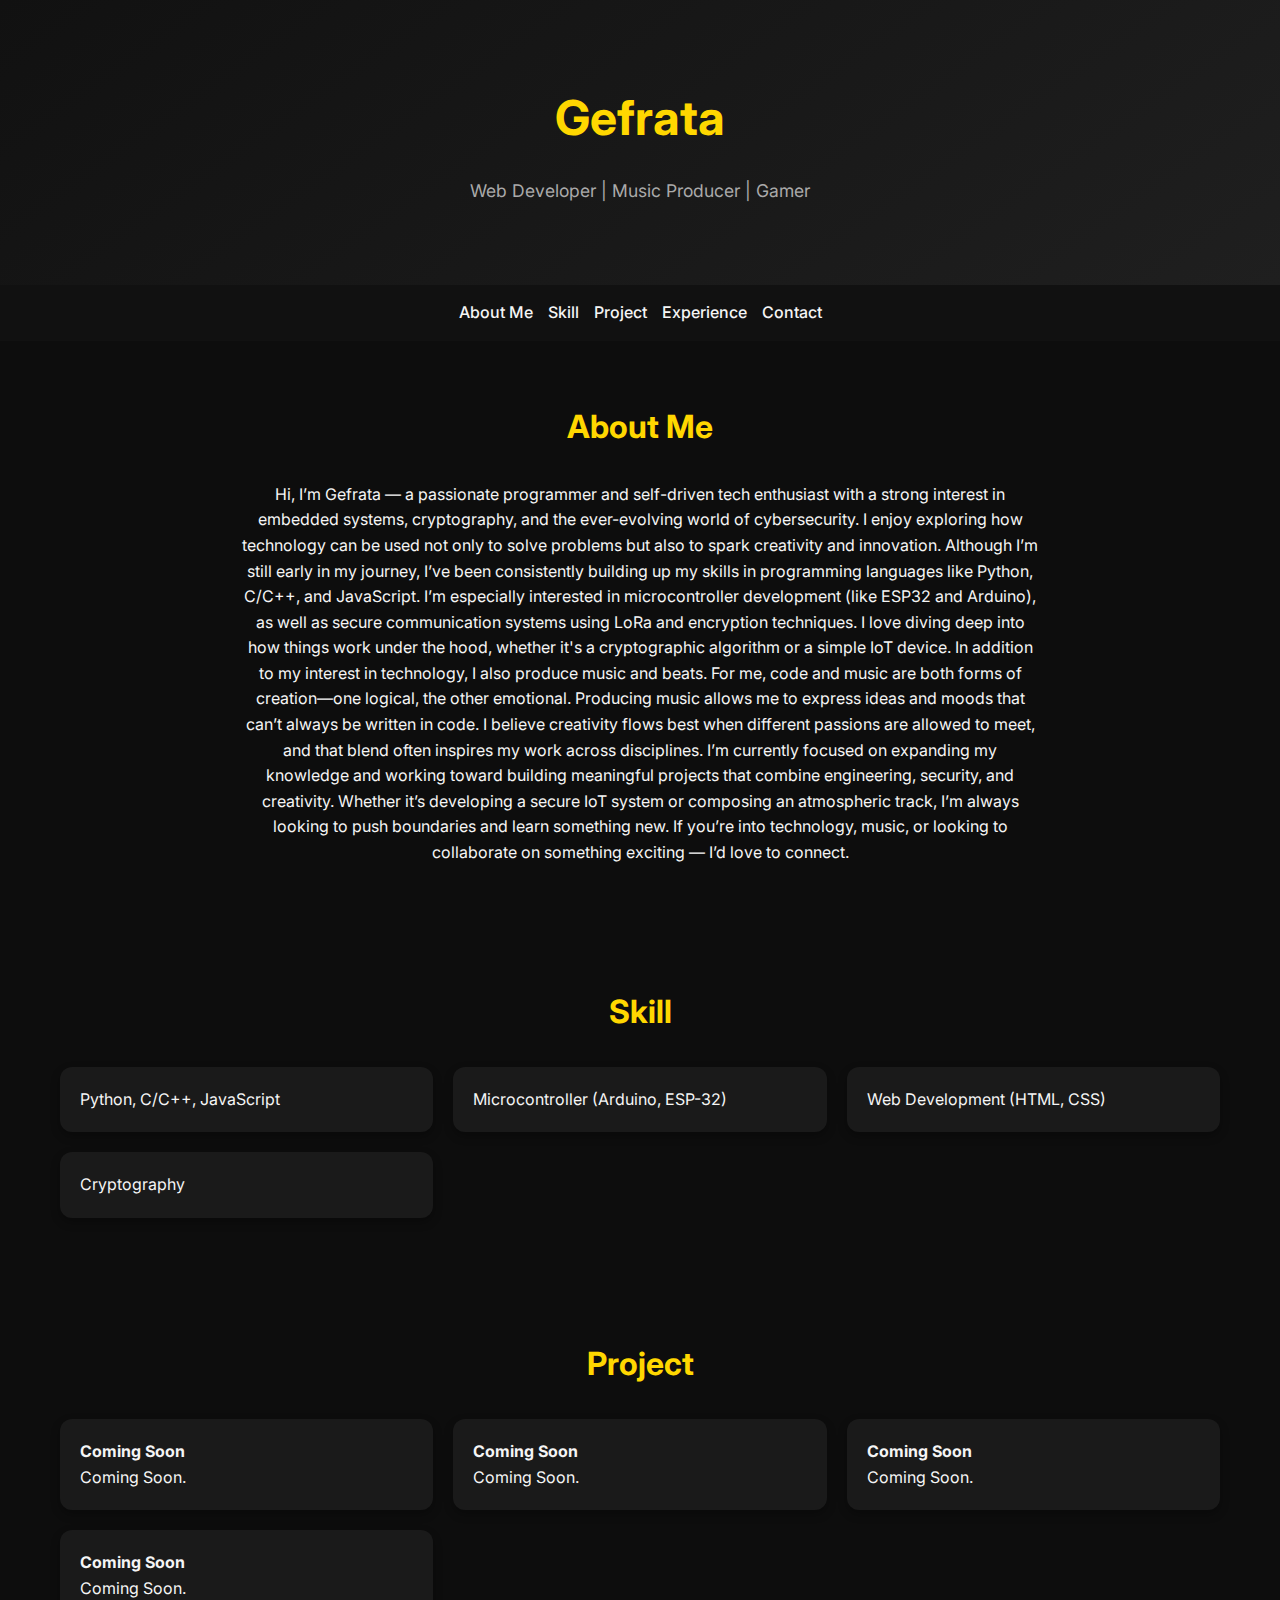
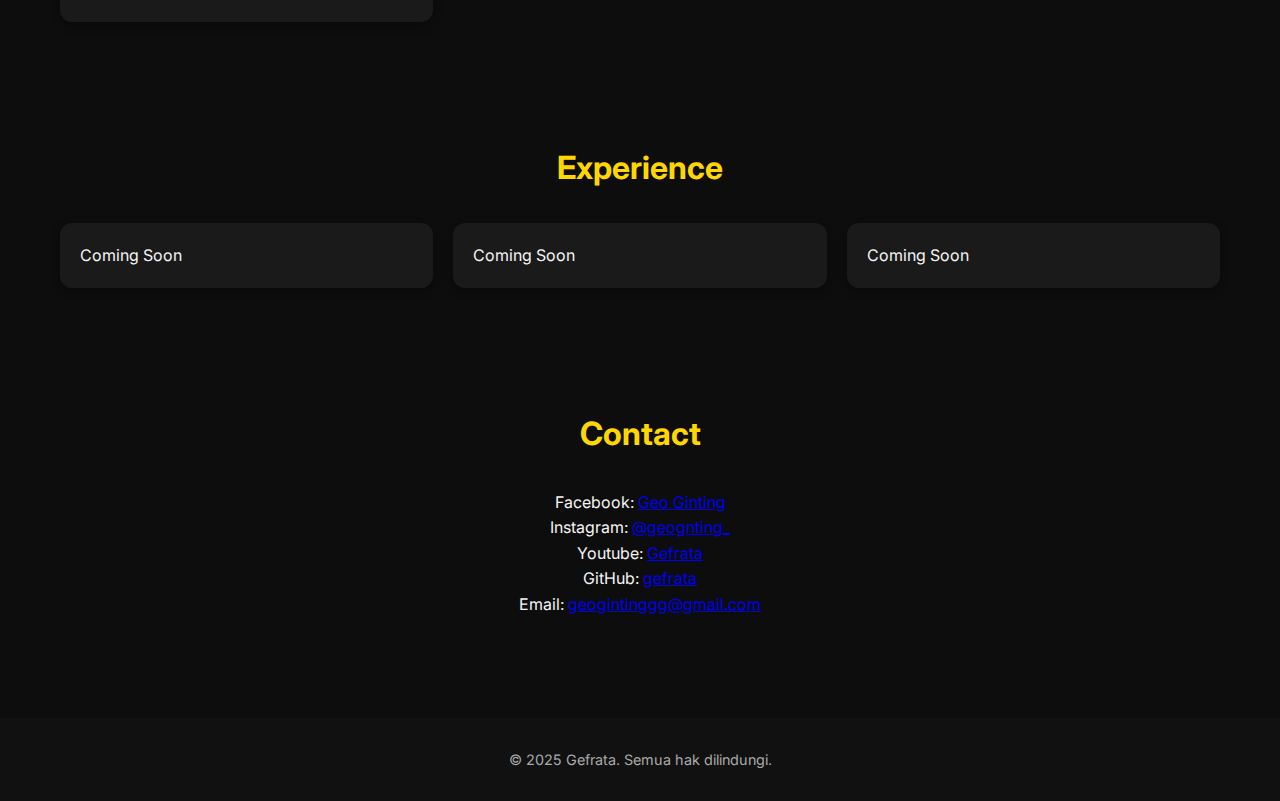
==== index.html @ 845f486a "Add files via upload" ====
<!DOCTYPE html>
<html lang="id">
<head>
  <meta charset="UTF-8">
  <meta name="viewport" content="width=device-width, initial-scale=1.0">
  <title>Gefrata | Programmer & Engineer</title>
  <link href="https://fonts.googleapis.com/css2?family=Inter:wght@400;600&display=swap" rel="stylesheet">
  <style>
    :root {
      --primary: #ffd700;
      --bg: #0d0d0d;
      --card: #1a1a1a;
      --text: #f5f5f5;
      --muted: #aaaaaa;
    }
    * {
      margin: 0;
      padding: 0;
      box-sizing: border-box;
    }
    body {
      font-family: 'Inter', sans-serif;
      background-color: var(--bg);
      color: var(--text);
      line-height: 1.6;
      scroll-behavior: smooth;
    }
    header {
      padding: 80px 20px 60px;
      background: linear-gradient(145deg, #111, #1f1f1f);
      text-align: center;
      animation: fadeIn 1s ease-in-out;
    }
    @keyframes fadeIn {
      from { opacity: 0; transform: translateY(-10px); }
      to { opacity: 1; transform: translateY(0); }
    }
    header h1 {
      font-size: 3rem;
      color: var(--primary);
    }
    header p {
      max-width: 700px;
      margin: 20px auto;
      color: var(--muted);
      font-size: 1.1rem;
    }
    nav {
      background-color: #111;
      padding: 15px 20px;
      display: flex;
      flex-wrap: wrap;
      justify-content: center;
      gap: 15px;
      position: sticky;
      top: 0;
      z-index: 1000;
    }
    nav a {
      color: var(--text);
      text-decoration: none;
      font-weight: 500;
      transition: color 0.2s ease-in-out;
    }
    nav a:hover {
      color: var(--primary);
    }
    section {
      padding: 60px 20px;
      max-width: 1200px;
      margin: auto;
      animation: fadeIn 0.8s ease-in-out;
    }
    h2 {
      font-size: 2rem;
      margin-bottom: 30px;
      color: var(--primary);
      text-align: center;
    }
    .skills, .projects, .experience {
      display: grid;
      grid-template-columns: repeat(auto-fit, minmax(280px, 1fr));
      gap: 20px;
    }
    .card {
      background-color: var(--card);
      padding: 20px;
      border-radius: 12px;
      box-shadow: 0 4px 10px rgba(0,0,0,0.3);
      transition: transform 0.3s ease, box-shadow 0.3s ease;
    }
    .card:hover {
      transform: translateY(-6px) scale(1.02);
      box-shadow: 0 6px 20px rgba(0,0,0,0.5);
    }
    footer {
      text-align: center;
      padding: 30px 20px;
      color: var(--muted);
      font-size: 0.9rem;
      background-color: #111;
      margin-top: 40px;
    }
    a {
      transition: color 0.3s ease;
    }
    a:hover {
      color: var(--primary);
    }
    @media (max-width: 600px) {
      header h1 {
        font-size: 2.2rem;
      }
      header p {
        font-size: 1rem;
      }
      h2 {
        font-size: 1.5rem;
      }
    }
  </style>
</head>
<body>
  <header>
    <h1>Gefrata</h1>
    <p>Web Developer | Music Producer | Gamer</p>
  </header>

  <nav>
    <a href="#about">About Me</a>
    <a href="#skills">Skill</a>
    <a href="#projects">Project</a>
    <a href="#experience">Experience</a>
    <a href="#contact">Contact</a>
  </nav>

  <section id="about">
    <h2>About Me</h2>
    <p style="max-width: 800px; margin: auto; text-align: center;">Hi, I’m Gefrata — a passionate programmer and self-driven tech enthusiast with a strong interest in embedded systems, cryptography, and the ever-evolving world of cybersecurity. I enjoy exploring how technology can be used not only to solve problems but also to spark creativity and innovation.

        Although I’m still early in my journey, I’ve been consistently building up my skills in programming languages like Python, C/C++, and JavaScript. I’m especially interested in microcontroller development (like ESP32 and Arduino), as well as secure communication systems using LoRa and encryption techniques. I love diving deep into how things work under the hood, whether it's a cryptographic algorithm or a simple IoT device.
        
        In addition to my interest in technology, I also produce music and beats. For me, code and music are both forms of creation—one logical, the other emotional. Producing music allows me to express ideas and moods that can’t always be written in code. I believe creativity flows best when different passions are allowed to meet, and that blend often inspires my work across disciplines.
        
        I’m currently focused on expanding my knowledge and working toward building meaningful projects that combine engineering, security, and creativity. Whether it’s developing a secure IoT system or composing an atmospheric track, I’m always looking to push boundaries and learn something new.
        
        If you’re into technology, music, or looking to collaborate on something exciting — I’d love to connect.</p>
  </section>

  <section id="skills">
    <h2>Skill</h2>
    <div class="skills">
      <div class="card">Python, C/C++, JavaScript</div>
      <div class="card">Microcontroller (Arduino, ESP-32)</div>
      <div class="card">Web Development (HTML, CSS)</div>
      <div class="card">Cryptography</div>
    </div>
  </section>

  <section id="projects">
    <h2>Project</h2>
    <div class="projects">
      <div class="card">
        <strong>Coming Soon</strong><br>
        Coming Soon.
      </div>
      <div class="card">
        <strong>Coming Soon</strong><br>
        Coming Soon.
      </div>
      <div class="card">
        <strong>Coming Soon</strong><br>
        Coming Soon.
      </div>
      <div class="card">
        <strong>Coming Soon</strong><br>
        Coming Soon.
      </div>
    </div>
  </section>

  <section id="experience">
    <h2>Experience</h2>
    <div class="experience">
      <div class="card">Coming Soon</div>
      <div class="card">Coming Soon</div>
      <div class="card">Coming Soon</div>
    </div>
  </section>

  <section id="contact">
    <h2>Contact</h2>
    <p style="text-align: center;">Facebook: <a href="https://www.facebook.com/geognting/" target="_blank">Geo Ginting</a><br>    
    Instagram: <a href="https://www.instagram.com/geognting_/" target="_blank">@geognting_</a><br>
    Youtube: <a href="https://www.youtube.com/channel/UCtdkD_YmifYGhHIcmLhO3-A" target="_blank">Gefrata</a><br>
    GitHub: <a href="https://github.com/gefrata" target="_blank">gefrata</a><br>
    Email: <a href="mailto:geogintinggg@gmail.com">geogintinggg@gmail.com</a></p>
  </section>

  <footer>
    &copy; 2025 Gefrata. Semua hak dilindungi.
  </footer>
</body>
</html>
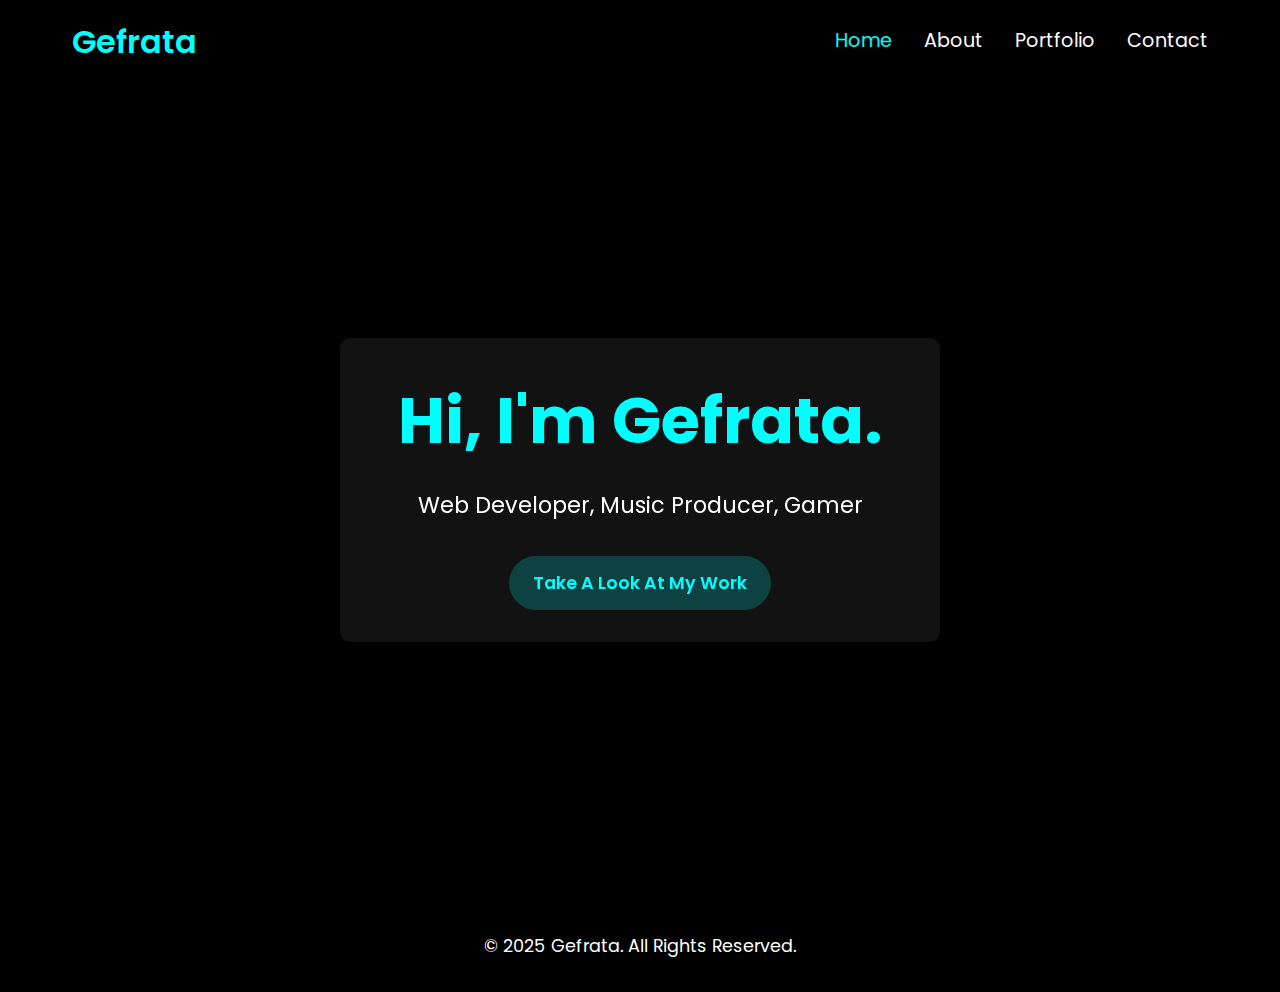
==== commit f24bf439: "Add files via upload" ====
--- a/index.html
+++ b/index.html
@@ -1,204 +1,56 @@
 <!DOCTYPE html>
-<html lang="id">
+<html lang="en">
 <head>
-  <meta charset="UTF-8">
-  <meta name="viewport" content="width=device-width, initial-scale=1.0">
-  <title>Gefrata | Programmer & Engineer</title>
-  <link href="https://fonts.googleapis.com/css2?family=Inter:wght@400;600&display=swap" rel="stylesheet">
-  <style>
-    :root {
-      --primary: #ffd700;
-      --bg: #0d0d0d;
-      --card: #1a1a1a;
-      --text: #f5f5f5;
-      --muted: #aaaaaa;
-    }
-    * {
-      margin: 0;
-      padding: 0;
-      box-sizing: border-box;
-    }
-    body {
-      font-family: 'Inter', sans-serif;
-      background-color: var(--bg);
-      color: var(--text);
-      line-height: 1.6;
-      scroll-behavior: smooth;
-    }
-    header {
-      padding: 80px 20px 60px;
-      background: linear-gradient(145deg, #111, #1f1f1f);
-      text-align: center;
-      animation: fadeIn 1s ease-in-out;
-    }
-    @keyframes fadeIn {
-      from { opacity: 0; transform: translateY(-10px); }
-      to { opacity: 1; transform: translateY(0); }
-    }
-    header h1 {
-      font-size: 3rem;
-      color: var(--primary);
-    }
-    header p {
-      max-width: 700px;
-      margin: 20px auto;
-      color: var(--muted);
-      font-size: 1.1rem;
-    }
-    nav {
-      background-color: #111;
-      padding: 15px 20px;
-      display: flex;
-      flex-wrap: wrap;
-      justify-content: center;
-      gap: 15px;
-      position: sticky;
-      top: 0;
-      z-index: 1000;
-    }
-    nav a {
-      color: var(--text);
-      text-decoration: none;
-      font-weight: 500;
-      transition: color 0.2s ease-in-out;
-    }
-    nav a:hover {
-      color: var(--primary);
-    }
-    section {
-      padding: 60px 20px;
-      max-width: 1200px;
-      margin: auto;
-      animation: fadeIn 0.8s ease-in-out;
-    }
-    h2 {
-      font-size: 2rem;
-      margin-bottom: 30px;
-      color: var(--primary);
-      text-align: center;
-    }
-    .skills, .projects, .experience {
-      display: grid;
-      grid-template-columns: repeat(auto-fit, minmax(280px, 1fr));
-      gap: 20px;
-    }
-    .card {
-      background-color: var(--card);
-      padding: 20px;
-      border-radius: 12px;
-      box-shadow: 0 4px 10px rgba(0,0,0,0.3);
-      transition: transform 0.3s ease, box-shadow 0.3s ease;
-    }
-    .card:hover {
-      transform: translateY(-6px) scale(1.02);
-      box-shadow: 0 6px 20px rgba(0,0,0,0.5);
-    }
-    footer {
-      text-align: center;
-      padding: 30px 20px;
-      color: var(--muted);
-      font-size: 0.9rem;
-      background-color: #111;
-      margin-top: 40px;
-    }
-    a {
-      transition: color 0.3s ease;
-    }
-    a:hover {
-      color: var(--primary);
-    }
-    @media (max-width: 600px) {
-      header h1 {
-        font-size: 2.2rem;
-      }
-      header p {
-        font-size: 1rem;
-      }
-      h2 {
-        font-size: 1.5rem;
-      }
-    }
-  </style>
+    <meta charset="UTF-8">
+    <meta name="viewport" content="width=device-width, initial-scale=1.0">
+    <title>Gefrata - Personal Website</title>
+    <link rel="stylesheet" href="styles.css">
+    <link href="https://fonts.googleapis.com/css2?family=Poppins:wght@300;400;600&display=swap" rel="stylesheet">
+    <link rel="preload" href="img/pic1.jpg" as="image">
+    <link rel="preload" href="img/pic1.jpg" as="image">
+    <link rel="preload" href="img/pic1.jpg" as="image">
 </head>
 <body>
-  <header>
-    <h1>Gefrata</h1>
-    <p>Web Developer | Music Producer | Gamer</p>
-  </header>
+    <header>
+        <nav>
+            <div class="logo">Gefrata</div>
+            <ul class="nav-links">
+                <li><a href="index.html" class="active">Home</a></li>
+                <li><a href="about.html">About</a></li>
+                <li><a href="portfolio.html">Portfolio</a></li>
+                <li><a href="contact.html">Contact</a></li>
+            </ul>
+            <div class="burger">
+                <div class="line1"></div>
+                <div class="line2"></div>
+                <div class="line3"></div>
+            </div>
+        </nav>
+    </header>
 
-  <nav>
-    <a href="#about">About Me</a>
-    <a href="#skills">Skill</a>
-    <a href="#projects">Project</a>
-    <a href="#experience">Experience</a>
-    <a href="#contact">Contact</a>
-  </nav>
+    <main>
+        <section class="hero">
+            <div class="hero-slide slide-1"></div>
+            <div class="hero-slide slide-2"></div>
+            <div class="hero-slide slide-3"></div>
+            <div class="hero-slide slide-4"></div>
+            <div class="hero-slide slide-5"></div>
+            <div class="hero-slide slide-6"></div>
+            <div class="hero-slide slide-7"></div>
+            <div class="hero-slide slide-8"></div>
+            <div class="hero-content">
+                <h1>Hi, I'm Gefrata.</h1>
+                <p>Web Developer, Music Producer, Gamer</p>
+                <a href="portfolio.html" class="cta-button">Take A Look At My Work</a>
+            </div>
+        </section>
+    </main>
 
-  <section id="about">
-    <h2>About Me</h2>
-    <p style="max-width: 800px; margin: auto; text-align: center;">Hi, I’m Gefrata — a passionate programmer and self-driven tech enthusiast with a strong interest in embedded systems, cryptography, and the ever-evolving world of cybersecurity. I enjoy exploring how technology can be used not only to solve problems but also to spark creativity and innovation.
+    <footer>
+        <p>© 2025 Gefrata. All Rights Reserved.</p>
+    </footer>
 
-        Although I’m still early in my journey, I’ve been consistently building up my skills in programming languages like Python, C/C++, and JavaScript. I’m especially interested in microcontroller development (like ESP32 and Arduino), as well as secure communication systems using LoRa and encryption techniques. I love diving deep into how things work under the hood, whether it's a cryptographic algorithm or a simple IoT device.
-        
-        In addition to my interest in technology, I also produce music and beats. For me, code and music are both forms of creation—one logical, the other emotional. Producing music allows me to express ideas and moods that can’t always be written in code. I believe creativity flows best when different passions are allowed to meet, and that blend often inspires my work across disciplines.
-        
-        I’m currently focused on expanding my knowledge and working toward building meaningful projects that combine engineering, security, and creativity. Whether it’s developing a secure IoT system or composing an atmospheric track, I’m always looking to push boundaries and learn something new.
-        
-        If you’re into technology, music, or looking to collaborate on something exciting — I’d love to connect.</p>
-  </section>
-
-  <section id="skills">
-    <h2>Skill</h2>
-    <div class="skills">
-      <div class="card">Python, C/C++, JavaScript</div>
-      <div class="card">Microcontroller (Arduino, ESP-32)</div>
-      <div class="card">Web Development (HTML, CSS)</div>
-      <div class="card">Cryptography</div>
-    </div>
-  </section>
-
-  <section id="projects">
-    <h2>Project</h2>
-    <div class="projects">
-      <div class="card">
-        <strong>Coming Soon</strong><br>
-        Coming Soon.
-      </div>
-      <div class="card">
-        <strong>Coming Soon</strong><br>
-        Coming Soon.
-      </div>
-      <div class="card">
-        <strong>Coming Soon</strong><br>
-        Coming Soon.
-      </div>
-      <div class="card">
-        <strong>Coming Soon</strong><br>
-        Coming Soon.
-      </div>
-    </div>
-  </section>
-
-  <section id="experience">
-    <h2>Experience</h2>
-    <div class="experience">
-      <div class="card">Coming Soon</div>
-      <div class="card">Coming Soon</div>
-      <div class="card">Coming Soon</div>
-    </div>
-  </section>
-
-  <section id="contact">
-    <h2>Contact</h2>
-    <p style="text-align: center;">Facebook: <a href="https://www.facebook.com/geognting/" target="_blank">Geo Ginting</a><br>    
-    Instagram: <a href="https://www.instagram.com/geognting_/" target="_blank">@geognting_</a><br>
-    Youtube: <a href="https://www.youtube.com/channel/UCtdkD_YmifYGhHIcmLhO3-A" target="_blank">Gefrata</a><br>
-    GitHub: <a href="https://github.com/gefrata" target="_blank">gefrata</a><br>
-    Email: <a href="mailto:geogintinggg@gmail.com">geogintinggg@gmail.com</a></p>
-  </section>
-
-  <footer>
-    &copy; 2025 Gefrata. Semua hak dilindungi.
-  </footer>
+    <script src="script.js"></script>
+    <link rel="stylesheet" href="styles.css">
 </body>
-</html>
+</html>--- a/styles.css
+++ b/styles.css
@@ -0,0 +1,628 @@
+* {
+    margin: 0;
+    padding: 0;
+    box-sizing: border-box;
+}
+
+body {
+    font-family: 'Poppins', sans-serif;
+    background-color: #000000;
+    color: #FFFFFF;
+    line-height: 1.6;
+    display: flex;
+    flex-direction: column;
+    min-height: 100vh;
+    font-size: 18px;
+    position: relative;
+}
+
+body.page-exit {
+    opacity: 0;
+    overflow: hidden;
+    transition: opacity 0.5s ease;
+}
+
+body.page-exit .burst,
+body.page-exit .particle {
+    opacity: 1 !important;
+}
+
+.burst {
+    position: fixed;
+    width: 40px;
+    height: 40px;
+    background: #00FFFF;
+    border-radius: 50%;
+    transform: scale(0);
+    animation: burst 0.5s ease-out forwards;
+    z-index: 1000;
+    box-shadow: 0 0 20px #00FFFF;
+}
+
+@keyframes burst {
+    to {
+        transform: scale(2);
+        opacity: 0;
+    }
+}
+
+.particle {
+    position: fixed;
+    width: 6px;
+    height: 6px;
+    background: #00FFFF;
+    border-radius: 50%;
+    z-index: 1000;
+    animation: particle 0.5s ease-out forwards;
+}
+
+@keyframes particle {
+    to {
+        opacity: 0;
+    }
+}
+
+body.page-enter {
+    opacity: 0;
+    transform: scale(0.95);
+    transition: opacity 0.3s ease, transform 0.3s ease;
+}
+
+body.page-enter-active {
+    opacity: 1;
+    transform: scale(1);
+}
+
+header {
+    background: #000000;
+    padding: 1rem 0;
+    position: fixed;
+    top: 0;
+    width: 100%;
+    z-index: 100;
+}
+
+nav {
+    max-width: 1200px;
+    margin: 0 auto;
+    display: flex;
+    justify-content: space-between;
+    align-items: center;
+    padding: 0 2rem;
+}
+
+.logo {
+    font-size: 2rem;
+    font-weight: 600;
+    color: #00FFFF;
+}
+
+.nav-links {
+    display: flex;
+    list-style: none;
+}
+
+.nav-links li {
+    margin-left: 2rem;
+}
+
+.nav-links a {
+    color: #FFFFFF;
+    text-decoration: none;
+    font-size: 1.2rem;
+    transition: color 0.3s;
+}
+
+.nav-links a:hover,
+.nav-links a.active {
+    color: #00FFFF;
+}
+
+.burger {
+    display: none;
+    cursor: pointer;
+}
+
+.burger div {
+    width: 25px;
+    height: 3px;
+    background: #FFFFFF;
+    margin: 5px;
+    transition: all 0.3s;
+}
+
+main {
+    flex: 1;
+    padding-top: 80px;
+}
+
+.hero,
+.contact {
+    min-height: calc(100vh - 80px);
+    display: flex;
+    flex-direction: column;
+    justify-content: center;
+    align-items: center;
+    text-align: center;
+    padding: 0 2rem;
+    position: relative;
+    overflow: hidden;
+}
+
+.hero-slide,
+.contact-slide {
+    position: absolute;
+    top: 0;
+    left: 0;
+    width: 100%;
+    height: 100%;
+    background-size: cover;
+    background-position: center;
+    opacity: 0;
+    transition: opacity 5s ease-in-out;
+    will-change: opacity, transform;
+    transform-origin: center;
+}
+
+.slide-1 {
+    background-image: url('img/pic1.jpg');
+    animation: slide1 80s infinite;
+}
+
+.slide-2 {
+    background-image: url('img/pic2.jpg');
+    animation: slide2 80s infinite;
+}
+
+.slide-3 {
+    background-image: url('img/pic3.jpg');
+    animation: slide3 80s infinite;
+}
+
+.slide-4 {
+    background-image: url('img/pic4.jpg');
+    animation: slide4 80s infinite;
+}
+
+.slide-5 {
+    background-image: url('img/pic5.jpg');
+    animation: slide5 80s infinite;
+}
+
+.slide-6 {
+    background-image: url('img/pic6.jpg');
+    animation: slide6 80s infinite;
+}
+
+.slide-7 {
+    background-image: url('img/pic7.jpg');
+    animation: slide7 80s infinite;
+}
+
+.slide-8 {
+    background-image: url('img/pic8.jpg');
+    animation: slide8 80s infinite;
+}
+
+@keyframes slide1 {
+    0% { opacity: 0; transform: scale(1.2); }
+    5% { opacity: 1; transform: scale(1); }
+    12.5% { opacity: 1; transform: scale(1); }
+    17.5% { opacity: 0; transform: scale(1); }
+    17.5%, 100% { opacity: 0; transform: scale(1.2); }
+}
+
+@keyframes slide2 {
+    0%, 12.5% { opacity: 0; transform: scale(1.2); }
+    15% { opacity: 1; transform: scale(1); }
+    25% { opacity: 1; transform: scale(1); }
+    30% { opacity: 0; transform: scale(1); }
+    30%, 100% { opacity: 0; transform: scale(1.2); }
+}
+
+@keyframes slide3 {
+    0%, 25% { opacity: 0; transform: scale(1.2); }
+    27.5% { opacity: 1; transform: scale(1); }
+    37.5% { opacity: 1; transform: scale(1); }
+    42.5% { opacity: 0; transform: scale(1); }
+    42.5%, 100% { opacity: 0; transform: scale(1.2); }
+}
+
+@keyframes slide4 {
+    0%, 37.5% { opacity: 0; transform: scale(1.2); }
+    40% { opacity: 1; transform: scale(1); }
+    50% { opacity: 1; transform: scale(1); }
+    55% { opacity: 0; transform: scale(1); }
+    55%, 100% { opacity: 0; transform: scale(1.2); }
+}
+
+@keyframes slide5 {
+    0%, 50% { opacity: 0; transform: scale(1.2); }
+    52.5% { opacity: 1; transform: scale(1); }
+    62.5% { opacity: 1; transform: scale(1); }
+    67.5% { opacity: 0; transform: scale(1); }
+    67.5%, 100% { opacity: 0; transform: scale(1.2); }
+}
+
+@keyframes slide6 {
+    0%, 62.5% { opacity: 0; transform: scale(1.2); }
+    65% { opacity: 1; transform: scale(1); }
+    75% { opacity: 1; transform: scale(1); }
+    80% { opacity: 0; transform: scale(1); }
+    80%, 100% { opacity: 0; transform: scale(1.2); }
+}
+
+@keyframes slide7 {
+    0%, 75% { opacity: 0; transform: scale(1.2); }
+    77.5% { opacity: 1; transform: scale(1); }
+    87.5% { opacity: 1; transform: scale(1); }
+    92.5% { opacity: 0; transform: scale(1); }
+    92.5%, 100% { opacity: 0; transform: scale(1.2); }
+}
+
+@keyframes slide8 {
+    0%, 87.5% { opacity: 0; transform: scale(1.2); }
+    90% { opacity: 1; transform: scale(1); }
+    100% { opacity: 1; transform: scale(1); }
+    100% { opacity: 0; transform: scale(1); }
+}
+
+.hero-content,
+.contact-content {
+    background: rgba(26, 26, 26, 0.7);
+    padding: 2rem;
+    border-radius: 10px;
+    position: relative;
+    z-index: 1;
+    max-width: 600px;
+    width: 100%;
+    margin: 0 auto;
+}
+
+.hero h1 {
+    font-size: 4rem;
+    margin-bottom: 1rem;
+    color: #00FFFF;
+    animation: fadeIn 1s ease-in;
+}
+
+.hero p {
+    font-size: 1.4rem;
+    max-width: 600px;
+    margin-bottom: 2rem;
+}
+
+@keyframes fadeIn {
+    from {
+        opacity: 0;
+        transform: translateY(20px);
+    }
+    to {
+        opacity: 1;
+        transform: translateY(0);
+    }
+}
+
+.cta-button {
+    display: inline-block;
+    padding: 0.8rem 1.5rem;
+    background: #00ffff33;
+    color: #00FFFF;
+    text-decoration: none;
+    border-radius: 50px;
+    font-size: 1.1rem;
+    font-weight: 600;
+    transition: background 0.3s, color 0.3s;
+}
+
+.cta-button:hover {
+    background: #00FFFF;
+    color: #000000;
+}
+
+.about {
+    min-height: calc(100vh - 80px);
+    display: flex;
+    flex-direction: column;
+    justify-content: center;
+    align-items: center;
+    text-align: center;
+    padding: 2rem;
+    color: #FFFFFF;
+}
+
+.about h2 {
+    font-size: 2.5rem;
+    color: #00FFFF;
+    margin-bottom: 1.5rem;
+}
+
+.about-content {
+    display: flex;
+    flex-direction: column;
+    align-items: center;
+    max-width: 800px;
+}
+
+.profile-pic {
+    width: 200px;
+    height: 200px;
+    object-fit: cover;
+    border-radius: 50%;
+    margin-bottom: 1.5rem;
+    display: block;
+    border: 2px solid #00FFFF;
+}
+
+.about-text {
+    font-size: 1.2rem;
+    text-align: left;
+}
+
+.about-text p {
+    margin-bottom: 1rem;
+}
+
+.portfolio {
+    min-height: calc(100vh - 80px);
+    display: flex;
+    flex-direction: column;
+    align-items: center;
+    padding: 2rem;
+    color: #FFFFFF;
+}
+
+.portfolio h2 {
+    font-size: 2.5rem;
+    color: #00FFFF;
+    margin-bottom: 2rem;
+}
+
+.portfolio-grid {
+    display: grid;
+    grid-template-columns: repeat(auto-fit, minmax(300px, 1fr));
+    gap: 2rem;
+    max-width: 1200px;
+    width: 100%;
+}
+
+.portfolio-item {
+    background: rgba(26, 26, 26, 0.7);
+    padding: 1.5rem;
+    border-radius: 10px;
+    text-align: center;
+    transition: transform 0.3s;
+}
+
+.portfolio-item:hover {
+    transform: scale(1.05);
+}
+
+.portfolio-item img,
+.portfolio-item video,
+.portfolio-item audio {
+    width: 100%;
+    max-width: 400px;
+    height: auto;
+    border-radius: 5px;
+    margin-bottom: 1rem;
+}
+
+.portfolio-item audio {
+    width: 100%;
+    max-width: 300px;
+}
+
+.portfolio-item h3 {
+    font-size: 1.5rem;
+    color: #00FFFF;
+    margin-bottom: 0.5rem;
+}
+
+.portfolio-item p {
+    font-size: 1rem;
+    color: #FFFFFF;
+    margin-bottom: 1rem;
+}
+
+.download-btn {
+    display: inline-block;
+    padding: 0.8rem 1.5rem;
+    background: #00ffff33;
+    color: #00FFFF;
+    text-decoration: none;
+    border-radius: 50px;
+    font-size: 1.1rem;
+    font-weight: 600;
+    transition: background 0.3s, color 0.3s;
+}
+
+.download-btn:hover {
+    background: #00FFFF;
+    color: #000000;
+}
+
+.contact h2 {
+    font-size: 2.5rem;
+    color: #00FFFF;
+    margin-bottom: 1rem;
+}
+
+.contact p {
+    font-size: 1.2rem;
+    margin-bottom: 2rem;
+    text-align: center;
+    max-width: 100%;
+}
+
+.social-links {
+    display: flex;
+    flex-wrap: wrap;
+    justify-content: center;
+    gap: 1.5rem;
+}
+
+.social-link {
+    display: flex;
+    align-items: center;
+    gap: 0.5rem;
+    padding: 0.8rem 1.5rem;
+    background: #00ffff33;
+    color: #00FFFF;
+    text-decoration: none;
+    border-radius: 50px;
+    font-size: 1.1rem;
+    font-weight: 600;
+    transition: background 0.3s, color 0.3s;
+}
+
+.social-link img {
+    width: 24px;
+    height: 24px;
+    object-fit: contain;
+    filter: drop-shadow(0 0 3px #00FFFF);
+}
+
+.social-link:hover {
+    background: #00FFFF;
+    color: #000000;
+}
+
+.social-link:hover img {
+    filter: drop-shadow(0 0 3px #000000);
+}
+
+footer {
+    background: #000000;
+    padding: 2rem;
+    text-align: center;
+    width: 100%;
+    font-size: 1.1rem;
+}
+
+@media (max-width: 768px) {
+    .nav-links {
+        display: none;
+        flex-direction: column;
+        position: absolute;
+        top: 70px;
+        right: 0;
+        background: #000000;
+        width: 100%;
+        padding: 2rem;
+    }
+
+    .nav-links.active {
+        display: flex;
+    }
+
+    .burger {
+        display: block;
+    }
+
+    .hero h1 {
+        font-size: 3rem;
+    }
+
+    .hero p {
+        font-size: 1.2rem;
+    }
+
+    .logo {
+        font-size: 1.8rem;
+    }
+
+    .nav-links a {
+        font-size: 1.1rem;
+    }
+
+    .cta-button {
+        padding: 0.7rem 1.2rem;
+        font-size: 1rem;
+    }
+
+    .download-btn {
+        padding: 0.7rem 1.2rem;
+        font-size: 1rem;
+    }
+
+    .social-link {
+        padding: 0.7rem 1.2rem;
+        font-size: 1rem;
+        gap: 0.4rem;
+    }
+
+    .social-link img {
+        width: 18px;
+        height: 18px;
+    }
+
+    footer {
+        font-size: 1rem;
+    }
+
+    main {
+        padding-top: 70px;
+    }
+
+    .hero,
+    .contact {
+        min-height: calc(100vh - 70px);
+    }
+
+    .hero-content,
+    .contact-content {
+        padding: 1.5rem;
+        max-width: 100%;
+    }
+
+    .about {
+        padding: 1.5rem;
+    }
+
+    .about h2 {
+        font-size: 2rem;
+    }
+
+    .profile-pic {
+        width: 150px;
+        height: 150px;
+    }
+
+    .about-text {
+        font-size: 1rem;
+    }
+
+    .portfolio {
+        padding: 1.5rem;
+    }
+
+    .portfolio h2 {
+        font-size: 2rem;
+    }
+
+    .portfolio-grid {
+        grid-template-columns: 1fr;
+        gap: 1.5rem;
+    }
+
+    .portfolio-item img,
+    .portfolio-item video,
+    .portfolio-item audio {
+        max-width: 100%;
+    }
+
+    .contact h2 {
+        font-size: 2rem;
+    }
+
+    .contact p {
+        font-size: 1rem;
+    }
+
+    .social-links {
+        flex-direction: column;
+        align-items: center;
+        gap: 1rem;
+    }
+}--- a/styles.css
+++ b/styles.css
@@ -0,0 +1,628 @@
+* {
+    margin: 0;
+    padding: 0;
+    box-sizing: border-box;
+}
+
+body {
+    font-family: 'Poppins', sans-serif;
+    background-color: #000000;
+    color: #FFFFFF;
+    line-height: 1.6;
+    display: flex;
+    flex-direction: column;
+    min-height: 100vh;
+    font-size: 18px;
+    position: relative;
+}
+
+body.page-exit {
+    opacity: 0;
+    overflow: hidden;
+    transition: opacity 0.5s ease;
+}
+
+body.page-exit .burst,
+body.page-exit .particle {
+    opacity: 1 !important;
+}
+
+.burst {
+    position: fixed;
+    width: 40px;
+    height: 40px;
+    background: #00FFFF;
+    border-radius: 50%;
+    transform: scale(0);
+    animation: burst 0.5s ease-out forwards;
+    z-index: 1000;
+    box-shadow: 0 0 20px #00FFFF;
+}
+
+@keyframes burst {
+    to {
+        transform: scale(2);
+        opacity: 0;
+    }
+}
+
+.particle {
+    position: fixed;
+    width: 6px;
+    height: 6px;
+    background: #00FFFF;
+    border-radius: 50%;
+    z-index: 1000;
+    animation: particle 0.5s ease-out forwards;
+}
+
+@keyframes particle {
+    to {
+        opacity: 0;
+    }
+}
+
+body.page-enter {
+    opacity: 0;
+    transform: scale(0.95);
+    transition: opacity 0.3s ease, transform 0.3s ease;
+}
+
+body.page-enter-active {
+    opacity: 1;
+    transform: scale(1);
+}
+
+header {
+    background: #000000;
+    padding: 1rem 0;
+    position: fixed;
+    top: 0;
+    width: 100%;
+    z-index: 100;
+}
+
+nav {
+    max-width: 1200px;
+    margin: 0 auto;
+    display: flex;
+    justify-content: space-between;
+    align-items: center;
+    padding: 0 2rem;
+}
+
+.logo {
+    font-size: 2rem;
+    font-weight: 600;
+    color: #00FFFF;
+}
+
+.nav-links {
+    display: flex;
+    list-style: none;
+}
+
+.nav-links li {
+    margin-left: 2rem;
+}
+
+.nav-links a {
+    color: #FFFFFF;
+    text-decoration: none;
+    font-size: 1.2rem;
+    transition: color 0.3s;
+}
+
+.nav-links a:hover,
+.nav-links a.active {
+    color: #00FFFF;
+}
+
+.burger {
+    display: none;
+    cursor: pointer;
+}
+
+.burger div {
+    width: 25px;
+    height: 3px;
+    background: #FFFFFF;
+    margin: 5px;
+    transition: all 0.3s;
+}
+
+main {
+    flex: 1;
+    padding-top: 80px;
+}
+
+.hero,
+.contact {
+    min-height: calc(100vh - 80px);
+    display: flex;
+    flex-direction: column;
+    justify-content: center;
+    align-items: center;
+    text-align: center;
+    padding: 0 2rem;
+    position: relative;
+    overflow: hidden;
+}
+
+.hero-slide,
+.contact-slide {
+    position: absolute;
+    top: 0;
+    left: 0;
+    width: 100%;
+    height: 100%;
+    background-size: cover;
+    background-position: center;
+    opacity: 0;
+    transition: opacity 5s ease-in-out;
+    will-change: opacity, transform;
+    transform-origin: center;
+}
+
+.slide-1 {
+    background-image: url('img/pic1.jpg');
+    animation: slide1 80s infinite;
+}
+
+.slide-2 {
+    background-image: url('img/pic2.jpg');
+    animation: slide2 80s infinite;
+}
+
+.slide-3 {
+    background-image: url('img/pic3.jpg');
+    animation: slide3 80s infinite;
+}
+
+.slide-4 {
+    background-image: url('img/pic4.jpg');
+    animation: slide4 80s infinite;
+}
+
+.slide-5 {
+    background-image: url('img/pic5.jpg');
+    animation: slide5 80s infinite;
+}
+
+.slide-6 {
+    background-image: url('img/pic6.jpg');
+    animation: slide6 80s infinite;
+}
+
+.slide-7 {
+    background-image: url('img/pic7.jpg');
+    animation: slide7 80s infinite;
+}
+
+.slide-8 {
+    background-image: url('img/pic8.jpg');
+    animation: slide8 80s infinite;
+}
+
+@keyframes slide1 {
+    0% { opacity: 0; transform: scale(1.2); }
+    5% { opacity: 1; transform: scale(1); }
+    12.5% { opacity: 1; transform: scale(1); }
+    17.5% { opacity: 0; transform: scale(1); }
+    17.5%, 100% { opacity: 0; transform: scale(1.2); }
+}
+
+@keyframes slide2 {
+    0%, 12.5% { opacity: 0; transform: scale(1.2); }
+    15% { opacity: 1; transform: scale(1); }
+    25% { opacity: 1; transform: scale(1); }
+    30% { opacity: 0; transform: scale(1); }
+    30%, 100% { opacity: 0; transform: scale(1.2); }
+}
+
+@keyframes slide3 {
+    0%, 25% { opacity: 0; transform: scale(1.2); }
+    27.5% { opacity: 1; transform: scale(1); }
+    37.5% { opacity: 1; transform: scale(1); }
+    42.5% { opacity: 0; transform: scale(1); }
+    42.5%, 100% { opacity: 0; transform: scale(1.2); }
+}
+
+@keyframes slide4 {
+    0%, 37.5% { opacity: 0; transform: scale(1.2); }
+    40% { opacity: 1; transform: scale(1); }
+    50% { opacity: 1; transform: scale(1); }
+    55% { opacity: 0; transform: scale(1); }
+    55%, 100% { opacity: 0; transform: scale(1.2); }
+}
+
+@keyframes slide5 {
+    0%, 50% { opacity: 0; transform: scale(1.2); }
+    52.5% { opacity: 1; transform: scale(1); }
+    62.5% { opacity: 1; transform: scale(1); }
+    67.5% { opacity: 0; transform: scale(1); }
+    67.5%, 100% { opacity: 0; transform: scale(1.2); }
+}
+
+@keyframes slide6 {
+    0%, 62.5% { opacity: 0; transform: scale(1.2); }
+    65% { opacity: 1; transform: scale(1); }
+    75% { opacity: 1; transform: scale(1); }
+    80% { opacity: 0; transform: scale(1); }
+    80%, 100% { opacity: 0; transform: scale(1.2); }
+}
+
+@keyframes slide7 {
+    0%, 75% { opacity: 0; transform: scale(1.2); }
+    77.5% { opacity: 1; transform: scale(1); }
+    87.5% { opacity: 1; transform: scale(1); }
+    92.5% { opacity: 0; transform: scale(1); }
+    92.5%, 100% { opacity: 0; transform: scale(1.2); }
+}
+
+@keyframes slide8 {
+    0%, 87.5% { opacity: 0; transform: scale(1.2); }
+    90% { opacity: 1; transform: scale(1); }
+    100% { opacity: 1; transform: scale(1); }
+    100% { opacity: 0; transform: scale(1); }
+}
+
+.hero-content,
+.contact-content {
+    background: rgba(26, 26, 26, 0.7);
+    padding: 2rem;
+    border-radius: 10px;
+    position: relative;
+    z-index: 1;
+    max-width: 600px;
+    width: 100%;
+    margin: 0 auto;
+}
+
+.hero h1 {
+    font-size: 4rem;
+    margin-bottom: 1rem;
+    color: #00FFFF;
+    animation: fadeIn 1s ease-in;
+}
+
+.hero p {
+    font-size: 1.4rem;
+    max-width: 600px;
+    margin-bottom: 2rem;
+}
+
+@keyframes fadeIn {
+    from {
+        opacity: 0;
+        transform: translateY(20px);
+    }
+    to {
+        opacity: 1;
+        transform: translateY(0);
+    }
+}
+
+.cta-button {
+    display: inline-block;
+    padding: 0.8rem 1.5rem;
+    background: #00ffff33;
+    color: #00FFFF;
+    text-decoration: none;
+    border-radius: 50px;
+    font-size: 1.1rem;
+    font-weight: 600;
+    transition: background 0.3s, color 0.3s;
+}
+
+.cta-button:hover {
+    background: #00FFFF;
+    color: #000000;
+}
+
+.about {
+    min-height: calc(100vh - 80px);
+    display: flex;
+    flex-direction: column;
+    justify-content: center;
+    align-items: center;
+    text-align: center;
+    padding: 2rem;
+    color: #FFFFFF;
+}
+
+.about h2 {
+    font-size: 2.5rem;
+    color: #00FFFF;
+    margin-bottom: 1.5rem;
+}
+
+.about-content {
+    display: flex;
+    flex-direction: column;
+    align-items: center;
+    max-width: 800px;
+}
+
+.profile-pic {
+    width: 200px;
+    height: 200px;
+    object-fit: cover;
+    border-radius: 50%;
+    margin-bottom: 1.5rem;
+    display: block;
+    border: 2px solid #00FFFF;
+}
+
+.about-text {
+    font-size: 1.2rem;
+    text-align: left;
+}
+
+.about-text p {
+    margin-bottom: 1rem;
+}
+
+.portfolio {
+    min-height: calc(100vh - 80px);
+    display: flex;
+    flex-direction: column;
+    align-items: center;
+    padding: 2rem;
+    color: #FFFFFF;
+}
+
+.portfolio h2 {
+    font-size: 2.5rem;
+    color: #00FFFF;
+    margin-bottom: 2rem;
+}
+
+.portfolio-grid {
+    display: grid;
+    grid-template-columns: repeat(auto-fit, minmax(300px, 1fr));
+    gap: 2rem;
+    max-width: 1200px;
+    width: 100%;
+}
+
+.portfolio-item {
+    background: rgba(26, 26, 26, 0.7);
+    padding: 1.5rem;
+    border-radius: 10px;
+    text-align: center;
+    transition: transform 0.3s;
+}
+
+.portfolio-item:hover {
+    transform: scale(1.05);
+}
+
+.portfolio-item img,
+.portfolio-item video,
+.portfolio-item audio {
+    width: 100%;
+    max-width: 400px;
+    height: auto;
+    border-radius: 5px;
+    margin-bottom: 1rem;
+}
+
+.portfolio-item audio {
+    width: 100%;
+    max-width: 300px;
+}
+
+.portfolio-item h3 {
+    font-size: 1.5rem;
+    color: #00FFFF;
+    margin-bottom: 0.5rem;
+}
+
+.portfolio-item p {
+    font-size: 1rem;
+    color: #FFFFFF;
+    margin-bottom: 1rem;
+}
+
+.download-btn {
+    display: inline-block;
+    padding: 0.8rem 1.5rem;
+    background: #00ffff33;
+    color: #00FFFF;
+    text-decoration: none;
+    border-radius: 50px;
+    font-size: 1.1rem;
+    font-weight: 600;
+    transition: background 0.3s, color 0.3s;
+}
+
+.download-btn:hover {
+    background: #00FFFF;
+    color: #000000;
+}
+
+.contact h2 {
+    font-size: 2.5rem;
+    color: #00FFFF;
+    margin-bottom: 1rem;
+}
+
+.contact p {
+    font-size: 1.2rem;
+    margin-bottom: 2rem;
+    text-align: center;
+    max-width: 100%;
+}
+
+.social-links {
+    display: flex;
+    flex-wrap: wrap;
+    justify-content: center;
+    gap: 1.5rem;
+}
+
+.social-link {
+    display: flex;
+    align-items: center;
+    gap: 0.5rem;
+    padding: 0.8rem 1.5rem;
+    background: #00ffff33;
+    color: #00FFFF;
+    text-decoration: none;
+    border-radius: 50px;
+    font-size: 1.1rem;
+    font-weight: 600;
+    transition: background 0.3s, color 0.3s;
+}
+
+.social-link img {
+    width: 24px;
+    height: 24px;
+    object-fit: contain;
+    filter: drop-shadow(0 0 3px #00FFFF);
+}
+
+.social-link:hover {
+    background: #00FFFF;
+    color: #000000;
+}
+
+.social-link:hover img {
+    filter: drop-shadow(0 0 3px #000000);
+}
+
+footer {
+    background: #000000;
+    padding: 2rem;
+    text-align: center;
+    width: 100%;
+    font-size: 1.1rem;
+}
+
+@media (max-width: 768px) {
+    .nav-links {
+        display: none;
+        flex-direction: column;
+        position: absolute;
+        top: 70px;
+        right: 0;
+        background: #000000;
+        width: 100%;
+        padding: 2rem;
+    }
+
+    .nav-links.active {
+        display: flex;
+    }
+
+    .burger {
+        display: block;
+    }
+
+    .hero h1 {
+        font-size: 3rem;
+    }
+
+    .hero p {
+        font-size: 1.2rem;
+    }
+
+    .logo {
+        font-size: 1.8rem;
+    }
+
+    .nav-links a {
+        font-size: 1.1rem;
+    }
+
+    .cta-button {
+        padding: 0.7rem 1.2rem;
+        font-size: 1rem;
+    }
+
+    .download-btn {
+        padding: 0.7rem 1.2rem;
+        font-size: 1rem;
+    }
+
+    .social-link {
+        padding: 0.7rem 1.2rem;
+        font-size: 1rem;
+        gap: 0.4rem;
+    }
+
+    .social-link img {
+        width: 18px;
+        height: 18px;
+    }
+
+    footer {
+        font-size: 1rem;
+    }
+
+    main {
+        padding-top: 70px;
+    }
+
+    .hero,
+    .contact {
+        min-height: calc(100vh - 70px);
+    }
+
+    .hero-content,
+    .contact-content {
+        padding: 1.5rem;
+        max-width: 100%;
+    }
+
+    .about {
+        padding: 1.5rem;
+    }
+
+    .about h2 {
+        font-size: 2rem;
+    }
+
+    .profile-pic {
+        width: 150px;
+        height: 150px;
+    }
+
+    .about-text {
+        font-size: 1rem;
+    }
+
+    .portfolio {
+        padding: 1.5rem;
+    }
+
+    .portfolio h2 {
+        font-size: 2rem;
+    }
+
+    .portfolio-grid {
+        grid-template-columns: 1fr;
+        gap: 1.5rem;
+    }
+
+    .portfolio-item img,
+    .portfolio-item video,
+    .portfolio-item audio {
+        max-width: 100%;
+    }
+
+    .contact h2 {
+        font-size: 2rem;
+    }
+
+    .contact p {
+        font-size: 1rem;
+    }
+
+    .social-links {
+        flex-direction: column;
+        align-items: center;
+        gap: 1rem;
+    }
+}